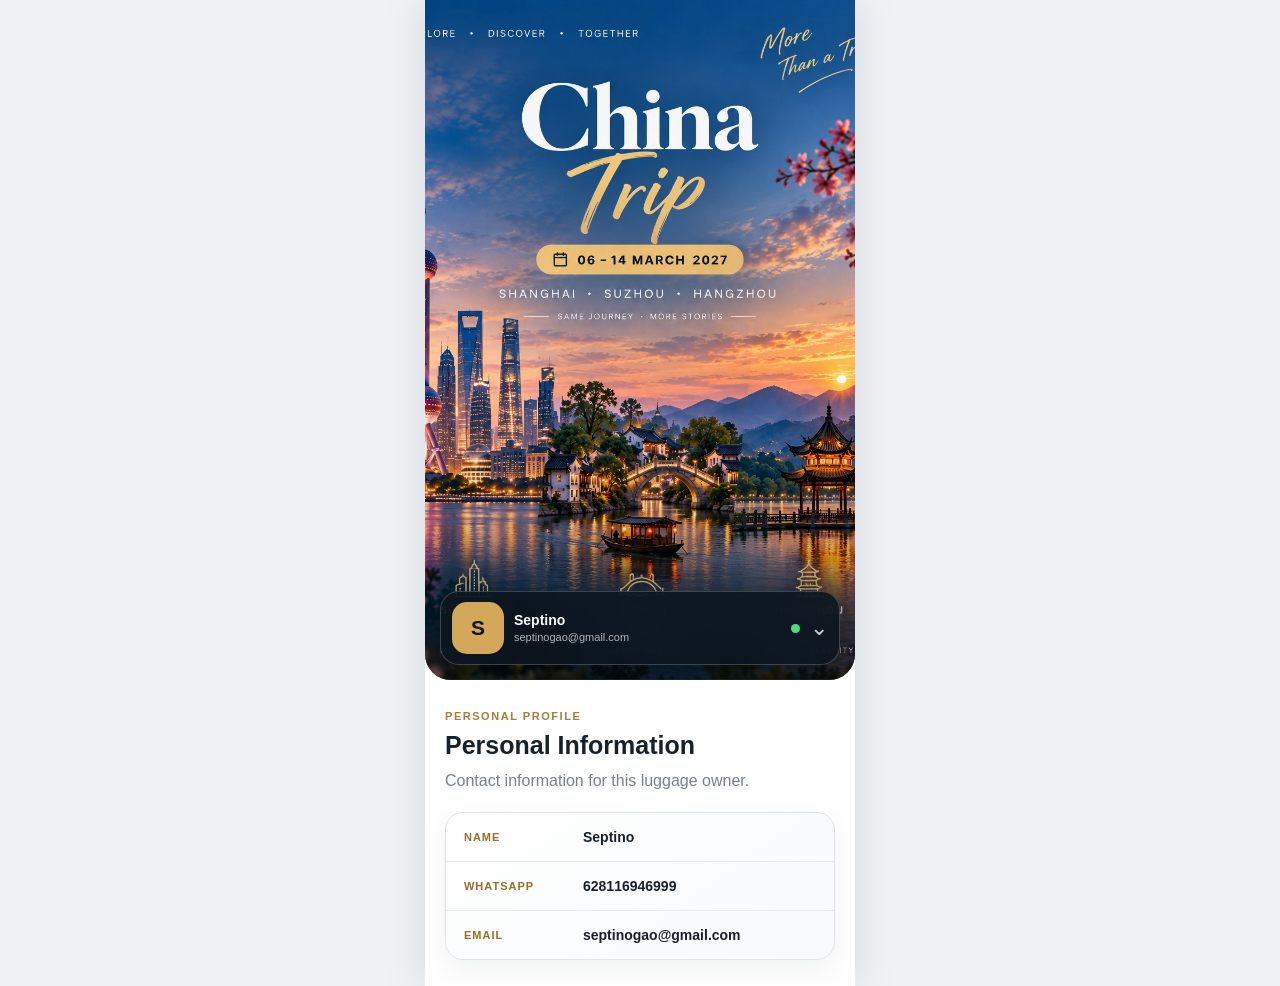
==== index.html @ 0dfada6d "China Trip 2027 V68 – Mobile First" ====
<!doctype html>
<html lang="en">
<head>
<meta charset="utf-8">
<meta name="viewport" content="width=device-width,initial-scale=1">
<meta name="theme-color" content="#111820">
<link rel="canonical" href="https://china-trip-2027.vercel.app/">
<link rel="manifest" href="manifest.webmanifest">
<link rel="stylesheet" href="assets/style.css?v=68">
<title>China Trip 2027</title>
</head>
<body>
<main class="app">
<section class="hero hero-v30">
  <div class="hero-art" aria-label="China Trip: Shanghai, Suzhou and Hangzhou"></div>
  <div class="hero-v30-content">
    <button class="profile profile-trigger" id="profileMenuTrigger" type="button" aria-expanded="false" aria-controls="travelMenuSection">
      <div class="avatar" id="travelerInitial">T</div>
      <div class="profile-copy">
        <strong id="travelerName">Traveler</strong>
        <span id="travelerEmail">Email not set</span>
      </div>
      <span class="status"></span>
      <span class="profile-chevron" aria-hidden="true">⌄</span>
    </button>
  </div>
</section>

<section class="section personal-section">
  <span class="eyebrow">Personal profile</span>
  <h3>Personal Information</h3>
  <p class="lead">Contact information for this luggage owner.</p>
  <div class="nfc-card">
    <div class="nfc-row"><span class="nfc-label">Name</span><strong id="personalName">Traveler</strong></div>
    <div class="nfc-row"><span class="nfc-label">WhatsApp</span><a id="personalWhatsapp" href="#" rel="noopener">Not set</a></div>
    <div class="nfc-row"><span class="nfc-label">Email</span><a id="personalEmail" href="#">Not set</a></div>
  </div>
</section>

<section class="section alt travel-menu-section" id="travelMenuSection" hidden>
  <span class="eyebrow">Travel tools</span>
  <h3>Travel Menu</h3>
  <p class="lead">Quick access to all your travel essentials.</p>
  <div class="menu">
    <a data-page="itinerary.html"><span class="icon">🗓️</span><span><strong>Itinerary</strong><small>Daily travel schedule</small></span><span class="arrow">›</span></a>
    <a data-page="flight.html"><span class="icon">✈️</span><span><strong>Flight</strong><small>Flight details</small></span><span class="arrow">›</span></a>
    <a data-page="hotel.html"><span class="icon">🏨</span><span><strong>Hotel</strong><small>Hotel and room assignments</small></span><span class="arrow">›</span></a>
    <a data-page="hsr.html"><span class="icon">🚄</span><span><strong>High Speed Rail</strong><small>Intercity travel schedule</small></span><span class="arrow">›</span></a>
    <a data-page="trip-info.html"><span class="icon">🇨🇳</span><span><strong>Trip Info</strong><small>Important information during the trip</small></span><span class="arrow">›</span></a>
  </div>
</section>
</main>

<script src="assets/supabase-config.js"></script>
<script src="assets/supabase-data.js"></script>
<script src="assets/app.js"></script>
<script>initHome()</script>
</body>
</html>
---- assets/style.css ----
:root{
  --bg:#f4f6f8;--card:#fff;--ink:#17212b;--muted:#6f7b87;--line:#e6eaee;
  --gold:#d4a85b;--dark:#111820;--radius:22px;--shadow:0 14px 40px rgba(17,24,32,.09)
}
*{box-sizing:border-box}html{scroll-behavior:smooth}body{margin:0;font-family:Inter,ui-sans-serif,-apple-system,BlinkMacSystemFont,"Segoe UI",sans-serif;background:var(--bg);color:var(--ink)}
a{text-decoration:none;color:inherit}.app{width:100%;max-width:430px;margin:0 auto;min-height:100svh;background:#fff;box-shadow:0 0 60px rgba(0,0,0,.06)}
.hero{min-height:490px;padding:26px 22px;display:flex;flex-direction:column;justify-content:space-between;color:#fff;background:
linear-gradient(180deg,rgba(12,17,23,.16),rgba(12,17,23,.92)),
url("https://images.unsplash.com/photo-1548919973-5cef591cdbc9?auto=format&fit=crop&w=1400&q=85") center/cover}
.topbar{display:flex;justify-content:space-between;align-items:center}.pill{padding:9px 13px;border:1px solid rgba(255,255,255,.35);border-radius:999px;background:rgba(255,255,255,.10);backdrop-filter:blur(10px);font-size:11px;font-weight:800;letter-spacing:.04em}
.hero h1{font-size:54px;line-height:.95;margin:0 0 12px;letter-spacing:-.05em}.hero .sub{opacity:.82}
.profile{display:flex;align-items:center;gap:13px;padding:15px;border:1px solid rgba(255,255,255,.24);border-radius:20px;background:rgba(255,255,255,.12);backdrop-filter:blur(14px)}
.avatar{width:50px;height:50px;border-radius:16px;display:grid;place-items:center;background:var(--gold);color:#111;font-size:22px;font-weight:900}.profile h2{margin:0 0 4px;font-size:20px}.profile small{opacity:.72}.status{width:10px;height:10px;border-radius:50%;background:#4ade80;margin-left:auto}
.section{padding:26px 20px}.section.alt{background:#f8fafb}.eyebrow{text-transform:uppercase;font-size:11px;font-weight:900;letter-spacing:.14em;color:#a67c38}.section h3{font-size:25px;margin:7px 0 8px}.lead{color:var(--muted);line-height:1.65;margin:0}
.stats{display:grid;grid-template-columns:1fr 1fr;gap:12px;margin-top:18px}.stat{padding:15px;border:1px solid var(--line);border-radius:17px;background:#fff}.stat b,.stat span{display:block}.stat span{font-size:12px;color:var(--muted);margin-top:4px}
.menu{display:grid;gap:11px;margin-top:18px}.menu a,.menu button{width:100%;display:grid;grid-template-columns:46px 1fr 20px;align-items:center;gap:12px;text-align:left;padding:14px;border:1px solid var(--line);background:#fff;border-radius:17px;font:inherit;color:inherit}.icon{width:44px;height:44px;border-radius:14px;background:#f0f2f4;display:grid;place-items:center;font-size:21px}.menu strong,.menu small{display:block}.menu small{color:var(--muted);margin-top:4px}.arrow{color:#aab2ba;font-size:25px}
.card{border:1px solid var(--line);border-radius:18px;padding:17px;background:#fff;box-shadow:0 8px 24px rgba(17,24,32,.04);margin-top:13px}.card h4{margin:0 0 8px;font-size:18px}.meta{font-size:13px;color:var(--muted);line-height:1.55}.list{padding-left:18px;margin:10px 0 0}.list li{margin:7px 0}.btn{display:inline-flex;padding:11px 14px;border-radius:12px;background:var(--dark);color:white;font-weight:800;font-size:13px;margin-top:12px}.btn.gold{background:var(--gold);color:#111}
.page-head{padding:24px 20px 20px;background:var(--dark);color:white}.page-head .back{display:inline-block;margin-bottom:20px;opacity:.75}.page-head h1{margin:0;font-size:34px}
footer{text-align:center;padding:24px;color:var(--muted);font-size:12px}
.modal{position:fixed;inset:0;background:rgba(9,14,19,.72);display:grid;place-items:center;padding:20px;z-index:20}.modal[hidden]{display:none}.modal-box{width:min(100%,430px);background:#fff;border-radius:22px;padding:22px;position:relative}.close{position:absolute;right:14px;top:14px;width:34px;height:34px;border:0;border-radius:50%}
.print-grid{display:grid;grid-template-columns:repeat(2,1fr);gap:12px}.pass{border:1px solid #bbb;border-radius:14px;padding:14px;min-height:245px;display:flex;flex-direction:column;justify-content:space-between}.pass img{width:104px;height:104px}.pass h3{margin:0}.pass small{color:#666}
@media(max-width:420px){.hero h1{font-size:47px}.stats{grid-template-columns:1fr}.print-grid{grid-template-columns:1fr}}
@media print{body{background:#fff}.app{max-width:none;box-shadow:none}.no-print{display:none!important}.print-grid{grid-template-columns:repeat(2,1fr)}.pass{break-inside:avoid}}

.route-list{margin-top:12px}.route-item,.location-row{display:flex;align-items:center;justify-content:space-between;gap:12px;padding:13px 0;border-top:1px solid var(--line)}.route-item:first-child,.location-row:first-of-type{border-top:0}.route-item strong,.route-item small,.location-row strong,.location-row small{display:block}.route-item small,.location-row small{margin-top:4px;color:var(--muted);font-size:13px}.nav-btn{flex:0 0 auto;padding:10px 12px;border-radius:11px;background:var(--dark);color:#fff;font-size:12px;font-weight:800}.map-city{margin-bottom:27px}.map-city h3{margin:6px 0 8px}@media(max-width:390px){.route-item,.location-row{align-items:flex-start;flex-direction:column}.nav-btn{width:100%;text-align:center}}

.boarding-pass{margin-top:4px;border-radius:26px;overflow:hidden;background:linear-gradient(145deg,#0d1b2a,#13283c);color:#fff;box-shadow:0 22px 55px rgba(11,24,37,.24)}
.bp-top{display:flex;align-items:center;justify-content:space-between;gap:14px;padding:22px;background:linear-gradient(135deg,#142a3e,#0d1b2a)}
.airline-mark{display:flex;align-items:center;gap:13px}.airline-logo{width:46px;height:46px;border-radius:15px;display:grid;place-items:center;background:linear-gradient(145deg,#e0bb6e,#b98935);color:#112233;font-size:25px;font-weight:900}.airline-mark h2{margin:2px 0 0;font-size:28px}.eyebrow.light{color:#e5c98e}.aircraft-tag{padding:9px 11px;border-radius:999px;border:1px solid rgba(255,255,255,.18);font-size:11px;font-weight:800;color:#dfe8ef;background:rgba(255,255,255,.07)}
.bp-route{display:grid;grid-template-columns:1fr 72px 1fr;align-items:center;padding:28px 22px 14px}.airport-block strong{display:block;font-size:42px;letter-spacing:-.04em}.airport-block span{display:block;font-size:24px;font-weight:800;margin-top:4px}.airport-block small{display:block;color:#c8d3dc;line-height:1.4;margin-top:7px}.airport-block em{display:inline-block;margin-top:8px;padding:6px 9px;border-radius:999px;background:rgba(255,255,255,.09);font-style:normal;font-size:11px}.airport-block.right{text-align:right}.flight-line{display:flex;align-items:center;gap:5px;color:#d7b263}.flight-line span{height:1px;flex:1;background:rgba(255,255,255,.25)}.flight-line b{font-size:20px}.bp-date{text-align:center;color:#d7b263;font-weight:800;font-size:13px;padding-bottom:20px}
.bp-grid{display:grid;grid-template-columns:1fr 1fr;gap:1px;background:rgba(255,255,255,.09)}.bp-info{padding:17px 19px;background:rgba(255,255,255,.045)}.bp-info small,.bp-info strong{display:block}.bp-info small{color:#aebdca;font-size:11px;text-transform:uppercase;letter-spacing:.08em}.bp-info strong{font-size:17px;margin-top:6px}
.bp-divider{display:grid;grid-template-columns:18px 1fr 18px;align-items:center}.bp-divider span{width:34px;height:34px;border-radius:50%;background:var(--bg)}.bp-divider span:first-child{transform:translateX(-17px)}.bp-divider span:last-child{transform:translateX(1px)}.bp-divider b{text-align:center;color:rgba(255,255,255,.25);letter-spacing:4px;font-size:11px}
.bp-bottom{display:flex;gap:16px;align-items:center;padding:20px 22px 24px}.passenger-avatar{width:54px;height:54px;border-radius:18px;display:grid;place-items:center;background:#d7b263;color:#102235;font-size:19px;font-weight:900}.baggage-list{flex:1;display:grid;gap:9px}.baggage-list div{display:flex;justify-content:space-between;gap:15px}.baggage-list span{color:#b8c4ce;font-size:12px}.baggage-list strong{font-size:13px}.section-note{margin-top:18px;padding:18px;border:1px solid var(--line);border-radius:18px;background:#fff}
@media(max-width:420px){.bp-route{grid-template-columns:1fr 50px 1fr;padding-left:16px;padding-right:16px}.airport-block strong{font-size:35px}.airport-block span{font-size:20px}.bp-top{align-items:flex-start}.aircraft-tag{max-width:120px;text-align:center}.bp-bottom{align-items:flex-start}.baggage-list div{flex-direction:column;gap:2px}}

.room-region{margin-top:4px}
.region-header{margin-bottom:18px}
.region-header h2{margin:4px 0 0;font-size:29px}
.room-list{display:grid;gap:14px}
.room-card{display:grid;grid-template-columns:58px 1fr;gap:15px;padding:18px;border:1px solid var(--line);border-radius:20px;background:#fff;box-shadow:0 10px 30px rgba(16,31,46,.045)}
.room-number{width:52px;height:52px;border-radius:17px;display:grid;place-items:center;background:linear-gradient(145deg,#111c28,#1e3448);color:#e2bd70;font-size:17px;font-weight:900}
.room-main>.eyebrow{display:block;margin:2px 0 12px}
.room-members{display:grid;gap:11px}
.room-member{display:flex;align-items:center;gap:11px;padding:9px 0;border-bottom:1px solid rgba(20,42,61,.08)}
.room-member:last-child{border-bottom:0}
.room-avatar{width:39px;height:39px;border-radius:13px;display:grid;place-items:center;background:#f0f3f5;color:#182b3d;font-size:12px;font-weight:900}
.room-member strong,.room-member small{display:block}
.room-member strong{font-size:15px}
.room-member small{margin-top:3px;color:var(--muted);font-size:11px}
@media(max-width:420px){
 .room-card{grid-template-columns:48px 1fr;padding:15px}
 .room-number{width:44px;height:44px;border-radius:14px;font-size:14px}
}

.simple-room-region{margin-top:2px}
.simple-region-title{margin-bottom:14px}
.simple-region-title h2{margin:3px 0 0;font-size:26px}
.simple-room-list{display:grid;gap:10px}
.simple-room-card{padding:14px 16px;border:1px solid var(--line);border-radius:15px;background:#fff}
.simple-room-card strong{display:block;font-size:15px;margin-bottom:5px}
.simple-room-card span{display:block;color:var(--muted);font-size:13px;line-height:1.5}


.icon-back{
 width:38px;
 height:38px;
 padding:0;
 display:inline-flex;
 align-items:center;
 justify-content:center;
 border-radius:12px;
 font-size:23px;
 line-height:1;
 text-decoration:none;
}

.timeline-content .map-btn{
 display:inline-flex;
 align-items:center;
 width:max-content;
 margin-top:8px;
 padding:7px 10px;
 border-radius:10px;
 font-size:12px;
 font-weight:700;
 text-decoration:none;
}

.navigate-btn{
 gap:5px;
}

.flight-list{display:grid;gap:18px}
.flight-card{margin:0}



/* Itinerary day expand / collapse */
.itinerary-toolbar{display:flex;gap:8px;flex-wrap:wrap;margin:0 0 14px}
.itinerary-toggle-all{border:0;padding:9px 12px;border-radius:11px;background:var(--dark);color:#fff;font:inherit;font-size:12px;font-weight:800;cursor:pointer}
.itinerary-toggle-all.secondary{background:#eef1f4;color:#25313c}
.itinerary-day-header{width:100%;display:flex;align-items:center;justify-content:space-between;gap:14px;text-align:left;border:0;cursor:pointer;font:inherit;color:inherit;padding:16px 18px;background:linear-gradient(180deg,#fff,#fafafa)}
.itinerary-day-title{min-width:0;display:flex;flex-direction:column;align-items:flex-start}
.itinerary-day-name{display:block;margin-top:4px;font-size:18px;line-height:1.3;font-weight:800}
.itinerary-day-meta{display:flex;align-items:center;gap:9px;flex:0 0 auto}
.itinerary-chevron{width:28px;height:28px;border-radius:9px;background:#f1f3f5;display:grid;place-items:center;color:#596674;font-size:18px;line-height:1;transition:transform .2s ease}
.itinerary-day-body{display:grid;grid-template-rows:1fr;transition:grid-template-rows .24s ease,opacity .2s ease;opacity:1}
.itinerary-day-body>.itinerary-table-wrap{min-height:0}
.itinerary-table-card.is-collapsed .itinerary-day-body{grid-template-rows:0fr;opacity:0}
.itinerary-table-card.is-collapsed .itinerary-chevron{transform:rotate(-90deg)}
.itinerary-table-card.is-open .itinerary-day-header{border-bottom:1px solid var(--line)}

/* Airline-inspired colors only. Layout/portrait boarding-pass shape stays unchanged. */
.boarding-pass-singapore{background:linear-gradient(145deg,#071b49,#102d67);}
.boarding-pass-singapore .bp-top{background:linear-gradient(135deg,#0a2457,#071b49)}
.boarding-pass-singapore .airline-logo{background:linear-gradient(145deg,#f4c84d,#c99a2e);color:#071b49}
.boarding-pass-singapore .eyebrow.light{color:#f4c84d}
.boarding-pass-singapore .flight-line,.boarding-pass-singapore .bp-date{color:#f4c84d}
.boarding-pass-singapore .passenger-avatar{background:#f4c84d;color:#071b49}

.boarding-pass-spring{background:linear-gradient(145deg,#006b3c,#008f52);}
.boarding-pass-spring .bp-top{background:linear-gradient(135deg,#008447,#006b3c)}
.boarding-pass-spring .airline-logo{background:linear-gradient(145deg,#ffffff,#dcefe5);color:#006b3c}
.boarding-pass-spring .eyebrow.light{color:#d9f3e5}
.boarding-pass-spring .flight-line,.boarding-pass-spring .bp-date{color:#d9f3e5}
.boarding-pass-spring .passenger-avatar{background:#ffffff;color:#006b3c}

.boarding-pass-xiamen{background:linear-gradient(145deg,#005baa,#0075c9);}
.boarding-pass-xiamen .bp-top{background:linear-gradient(135deg,#0073c6,#005baa)}
.boarding-pass-xiamen .airline-logo{background:linear-gradient(145deg,#ffffff,#dceeff);color:#005baa}
.boarding-pass-xiamen .eyebrow.light{color:#d9ecff}
.boarding-pass-xiamen .flight-line,.boarding-pass-xiamen .bp-date{color:#d9ecff}
.boarding-pass-xiamen .passenger-avatar{background:#ffffff;color:#005baa}

/* Itinerary table UI */
.itinerary-table-list{
 display:grid;
 gap:18px;
}

.itinerary-table-card{
 background:#fff;
 border:1px solid var(--line);
 border-radius:18px;
 overflow:hidden;
 box-shadow:0 8px 22px rgba(15,23,42,.05);
}

.itinerary-day-header{
 display:flex;
 align-items:center;
 justify-content:space-between;
 gap:14px;
 padding:16px 18px;
 border-bottom:1px solid var(--line);
 background:linear-gradient(180deg,#fff,#fafafa);
}

.itinerary-day-header h3{
 margin:4px 0 0;
 font-size:18px;
 line-height:1.3;
}

.activity-count{
 flex:0 0 auto;
 padding:6px 9px;
 border-radius:999px;
 background:#f3f4f6;
 color:var(--muted);
 font-size:11px;
 font-weight:700;
}

.itinerary-table-wrap{
 width:100%;
 overflow-x:auto;
}

.itinerary-table{
 width:100%;
 border-collapse:collapse;
 table-layout:fixed;
}

.itinerary-table th,
.itinerary-table td{
 padding:13px 16px;
 text-align:left;
 vertical-align:middle;
 border-bottom:1px solid #edf0f3;
}

.itinerary-table th{
 background:#f8fafc;
 color:var(--muted);
 font-size:11px;
 text-transform:uppercase;
 letter-spacing:.08em;
}

.itinerary-table th:first-child,
.itinerary-table td:first-child{
 width:180px;
}

.itinerary-table th:last-child,
.itinerary-table td:last-child{
 width:125px;
 text-align:right;
}

.itinerary-table tbody tr:last-child td{
 border-bottom:0;
}

.itinerary-table tbody tr:hover{
 background:#fafcff;
}

.time-pill{
 display:inline-flex;
 align-items:center;
 justify-content:center;
 min-width:50px;
 padding:6px 8px;
 border-radius:9px;
 background:#f4f6f8;
 color:#111827;
 font-size:12px;
 font-weight:800;
}

.time-arrow{
 display:inline-block;
 margin:0 4px;
 color:#9ca3af;
 font-size:12px;
}

.activity-text{
 color:#1f2937;
 font-size:13px;
 line-height:1.5;
 font-weight:600;
}

.compact-map-btn{
 margin:0;
 padding:7px 10px;
 white-space:nowrap;
}

.no-action{
 color:#c4c7cc;
}

@media (max-width:640px){
 .itinerary-table-card{
   border-radius:16px;
 }

 .itinerary-day-header{
   padding:14px;
 }

 .itinerary-day-header h3{
   font-size:16px;
 }

 .activity-count{
   font-size:10px;
 }

 .itinerary-table,
 .itinerary-table thead,
 .itinerary-table tbody,
 .itinerary-table tr,
 .itinerary-table td{
   display:block;
   width:100%;
 }

 .itinerary-table thead{
   display:none;
 }

 .itinerary-table tr{
   padding:12px 14px;
   border-bottom:1px solid #edf0f3;
 }

 .itinerary-table tr:last-child{
   border-bottom:0;
 }

 .itinerary-table td{
   padding:0;
   border:0;
   text-align:left!important;
 }

 .itinerary-table td:first-child,
 .itinerary-table td:last-child{
   width:100%;
 }

 .itinerary-table td:first-child{
   margin-bottom:8px;
 }

 .itinerary-table td:nth-child(2){
   margin-bottom:9px;
 }

 .activity-text{
   font-size:13px;
   line-height:1.45;
 }

 .compact-map-btn{
   display:inline-flex;
   width:auto;
   font-size:11px;
   padding:6px 9px;
 }

 .no-action{
   display:none;
 }
}


.admin-footer-link{display:inline-block;margin-top:8px;text-decoration:underline}
.admin-body{background:#eef1f4}
.admin-shell{width:min(1180px,calc(100% - 28px));margin:28px auto 60px}
.admin-login-card,.admin-editor-card,.admin-tools-card,.admin-notice{
 background:#fff;border:1px solid var(--line);border-radius:22px;padding:22px;box-shadow:var(--shadow)
}
.admin-login-card{width:min(460px,100%);margin:12vh auto 0}
.admin-login-card h1,.admin-header h1{margin:6px 0 8px}
.admin-form{display:grid;gap:15px;margin-top:22px}
.admin-form label{display:grid;gap:8px;font-size:13px;font-weight:800}
.admin-form input{width:100%;padding:13px 14px;border:1px solid var(--line);border-radius:12px;font:inherit}
.admin-primary,.admin-secondary,.admin-danger{
 border:0;border-radius:12px;padding:11px 14px;font:inherit;font-size:13px;font-weight:850;cursor:pointer
}
.admin-primary{background:var(--dark);color:#fff}
.admin-secondary{background:#edf1f4;color:var(--ink)}
.admin-danger{background:#fff0f0;color:#a12626;border:1px solid #f0caca}
.admin-error{color:#a12626;font-size:13px}
.admin-header{display:flex;align-items:flex-start;justify-content:space-between;gap:20px;margin-bottom:18px}
.admin-header-actions,.admin-actions{display:flex;gap:10px;flex-wrap:wrap}
.admin-notice{margin-bottom:18px;background:#fffaf0}
.admin-notice p{margin:6px 0 0;color:var(--muted);line-height:1.55;font-size:13px}
.admin-tabs{display:grid;grid-template-columns:repeat(3,1fr);gap:10px;margin-bottom:18px}
.admin-tabs button{border:1px solid var(--line);background:#fff;border-radius:15px;padding:13px;text-align:left;cursor:pointer}
.admin-tabs button.active{background:var(--dark);color:#fff;border-color:var(--dark)}
.admin-tabs small,.admin-tabs strong{display:block}
.admin-tabs small{opacity:.65;margin-bottom:4px}
.admin-editor-card{padding:0;overflow:hidden}
.admin-editor-head{display:flex;align-items:center;justify-content:space-between;gap:14px;padding:18px 20px;border-bottom:1px solid var(--line)}
.admin-editor-head h2{margin:5px 0 0}
.save-status{font-size:12px;color:var(--muted);padding:7px 10px;border-radius:999px;background:#f2f4f6}
#jsonEditor{display:block;width:100%;height:520px;resize:vertical;border:0;border-bottom:1px solid var(--line);padding:18px;font:13px/1.55 ui-monospace,SFMono-Regular,Menlo,Consolas,monospace;color:#18212b;background:#fbfcfd;outline:none}
.admin-editor-card>.admin-actions{padding:16px 18px}
.admin-editor-card>.admin-error{padding:0 18px 16px;margin:0}
.admin-tools-card{margin-top:18px}
.admin-tools-card h2{margin-top:0}
.file-button{display:inline-flex;align-items:center;cursor:pointer}
@media(max-width:800px){
 .admin-tabs{grid-template-columns:1fr 1fr}
 .admin-header{display:block}
 .admin-header-actions{margin-top:14px}
}
@media(max-width:520px){
 .admin-shell{width:min(100% - 18px,1180px);margin-top:10px}
 .admin-tabs{grid-template-columns:1fr}
 #jsonEditor{height:430px;font-size:12px}
 .admin-actions>*{flex:1 1 100%;text-align:center}
}


/* V21 Form-based Admin CMS */
.cms-form-editor{padding:18px;background:#f7f9fb;display:grid;gap:16px}
.cms-day-card,.cms-record-card,.cms-flight-section{
 background:#fff;border:1px solid var(--line);border-radius:18px;padding:17px
}
.cms-day-card{display:grid;gap:15px}
.cms-record-card{margin-bottom:12px}
.cms-flight-section{margin-top:14px;background:#fbfcfd}
.cms-card-head{display:flex;align-items:flex-start;justify-content:space-between;gap:12px}
.cms-card-head h3,.cms-card-head h4{margin:0}
.cms-grid{display:grid;gap:12px}
.cms-grid.two{grid-template-columns:repeat(2,minmax(0,1fr))}
.cms-grid.three{grid-template-columns:repeat(3,minmax(0,1fr))}
.cms-grid.four{grid-template-columns:repeat(4,minmax(0,1fr))}
.cms-grid.time-grid{grid-template-columns:repeat(2,minmax(110px,180px))}
.cms-grid.route-grid{grid-template-columns:2fr 2fr 1fr 1fr}
.cms-field{display:grid;gap:6px;font-size:12px;font-weight:800;color:#4b5661}
.cms-field input,.cms-field textarea{
 width:100%;border:1px solid #dfe4e8;border-radius:11px;padding:11px 12px;background:#fff;color:var(--ink);font:inherit;font-weight:600;outline:none
}
.cms-field input:focus,.cms-field textarea:focus{border-color:#b88b42;box-shadow:0 0 0 3px rgba(212,168,91,.16)}
.cms-field textarea{min-height:78px;resize:vertical;line-height:1.5}
.cms-field-wide{grid-column:1/-1}
.cms-check{display:flex;align-items:center;gap:9px;font-size:13px;font-weight:800}
.cms-check input{width:18px;height:18px}
.cms-activity-list{display:grid;gap:12px}
.cms-activity-card{border:1px solid #e4e8ec;border-radius:15px;padding:14px;background:#fafbfd;display:grid;gap:12px}
.cms-activity-number{font-size:11px;font-weight:900;text-transform:uppercase;letter-spacing:.09em;color:#9a6d28}
.small-action{padding:7px 10px;font-size:11px}
.sticky-admin-actions{position:sticky;bottom:0;background:#fff;border-top:1px solid var(--line);z-index:5}
.cms-editor-card{overflow:visible}
@media(max-width:850px){
 .cms-grid.three,.cms-grid.four,.cms-grid.route-grid{grid-template-columns:repeat(2,minmax(0,1fr))}
}
@media(max-width:560px){
 .cms-grid.two,.cms-grid.three,.cms-grid.four,.cms-grid.route-grid,.cms-grid.time-grid{grid-template-columns:1fr}
 .cms-form-editor{padding:10px}
 .cms-day-card,.cms-record-card,.cms-flight-section{padding:13px;border-radius:14px}
 .cms-card-head{align-items:flex-start}
}

/* V23 personal NFC-style profile */
.personal-section{background:#fff}
.nfc-card{
 margin-top:18px;border:1px solid #dfe4e8;border-radius:18px;overflow:hidden;
 background:linear-gradient(145deg,#ffffff,#f7f9fb);box-shadow:0 10px 28px rgba(20,29,38,.06)
}
.nfc-row{
 display:grid;grid-template-columns:105px minmax(0,1fr);gap:14px;align-items:center;
 padding:16px 18px;border-bottom:1px solid #e7ebee
}
.nfc-row:last-child{border-bottom:0}
.nfc-label{
 font-size:11px;font-weight:900;letter-spacing:.09em;text-transform:uppercase;color:#9a6d28
}
.nfc-row strong,.nfc-row a{
 color:var(--ink);font-size:14px;font-weight:800;word-break:break-word;text-decoration:none
}
.nfc-row a[href]:hover{text-decoration:underline}
@media(max-width:480px){
 .nfc-row{grid-template-columns:88px minmax(0,1fr);padding:15px}
}

/* V24: reveal travel menu after tapping the profile card */
.profile-trigger{
 width:100%;
 border:1px solid rgba(255,255,255,.18);
 color:inherit;
 text-align:left;
 cursor:pointer;
 appearance:none;
 -webkit-appearance:none;
 font:inherit;
}
.profile-trigger:focus-visible{
 outline:3px solid rgba(255,210,123,.7);
 outline-offset:3px;
}
.profile-chevron{
 margin-left:auto;
 font-size:22px;
 line-height:1;
 color:rgba(255,255,255,.8);
 transition:transform .22s ease;
}
.profile-trigger.is-open .profile-chevron{transform:rotate(180deg)}
.travel-menu-section[hidden]{display:none!important}
.travel-menu-section{
 animation:travelMenuReveal .28s ease both;
 scroll-margin-top:12px;
}
@keyframes travelMenuReveal{
 from{opacity:0;transform:translateY(-10px)}
 to{opacity:1;transform:translateY(0)}
}

/* V26 — Clean China Trip profile */
.hero{
  min-height:520px;
  padding:28px 24px 26px;
  display:flex;
  flex-direction:column;
  justify-content:flex-end;
  background-position:center center;
}
.hero-top,
.hero-badge,
.hero-counter,
.trip-badge,
.member-counter{
  display:none!important;
}
.hero-date{
  display:inline-flex;
  align-items:center;
  align-self:flex-start;
  width:auto;
  margin:0 0 16px;
  padding:10px 16px;
  border-radius:999px;
  background:linear-gradient(135deg,#f1c45f,#d8a33c);
  color:#111820!important;
  font-size:12px;
  font-weight:900;
  letter-spacing:.08em;
  line-height:1;
  text-shadow:none!important;
  box-shadow:0 8px 24px rgba(0,0,0,.22);
}
.hero h1{
  margin:0;
  max-width:100%;
  font-size:58px;
  line-height:.94;
  letter-spacing:-.05em;
  color:#fff;
  text-shadow:0 4px 24px rgba(0,0,0,.34);
}
.hero-subtitle{
  margin:14px 0 22px;
  color:#fff!important;
  font-size:18px;
  font-weight:600;
  letter-spacing:-.01em;
  text-shadow:0 2px 12px rgba(0,0,0,.45);
}
.profile{
  margin-top:0;
}
.personal-section .section-subtitle,
.personal-section p,
.profile-section .section-subtitle{
  color:#77808c;
}
footer,
.site-footer,
.app-footer{
  display:none!important;
}
@media(max-width:560px){
  .hero{
    min-height:510px;
    padding:24px 20px 24px;
  }
  .hero h1{
    font-size:48px;
  }
  .hero-subtitle{
    font-size:16px;
    margin-bottom:18px;
  }
  .hero-date{
    font-size:11px;
    padding:9px 14px;
  }
}

/* V29 — Seamless cinematic three-city hero */
.hero-v29{
  position:relative;
  min-height:760px;
  padding:0;
  overflow:hidden;
  background:#10243d;
  isolation:isolate;
}
.hero-v29 .city-collage{
  position:absolute;
  inset:0;
  overflow:hidden;
  background:
    radial-gradient(circle at 78% 40%,rgba(255,196,110,.28),transparent 28%),
    linear-gradient(180deg,#173f68 0%,#41698a 38%,#e49b72 67%,#18324a 100%);
}
.hero-v29 .city-panel{
  position:absolute;
  top:-3%;
  bottom:-3%;
  width:57%;
  min-width:0;
  background-size:cover;
  background-position:center;
  overflow:hidden;
  filter:saturate(.86) contrast(.94) brightness(.94);
  mix-blend-mode:normal;
}
.hero-v29 .city-panel::after{
  content:"";
  position:absolute;
  inset:0;
  background:
    linear-gradient(180deg,rgba(10,36,62,.20),rgba(31,49,66,.02) 45%,rgba(5,18,30,.52) 100%),
    linear-gradient(90deg,rgba(30,67,96,.34),transparent 50%,rgba(222,150,103,.13));
}
.hero-v29 .city-shanghai{
  left:-14%;
  background-image:url("https://thumb.wikimedia.org/wikipedia/commons/thumb/c/ce/Shanghai_skyline_Pudong.jpg/1280px-Shanghai_skyline_Pudong.jpg");
  background-position:center right;
  -webkit-mask-image:linear-gradient(90deg,transparent 0%,#000 16%,#000 75%,transparent 100%);
  mask-image:linear-gradient(90deg,transparent 0%,#000 16%,#000 75%,transparent 100%);
}
.hero-v29 .city-suzhou{
  left:22%;
  background-image:url("https://upload.wikimedia.org/wikipedia/commons/c/c7/SuzhouGarden.jpg");
  background-position:center;
  -webkit-mask-image:linear-gradient(90deg,transparent 0%,#000 17%,#000 83%,transparent 100%);
  mask-image:linear-gradient(90deg,transparent 0%,#000 17%,#000 83%,transparent 100%);
}
.hero-v29 .city-hangzhou{
  right:-14%;
  background-image:url("https://thumb.wikimedia.org/wikipedia/commons/thumb/1/1c/Hangzhou_Skyline_on_West_Lake.jpg/1280px-Hangzhou_Skyline_on_West_Lake.jpg");
  background-position:center left;
  -webkit-mask-image:linear-gradient(90deg,transparent 0%,#000 16%,#000 82%,transparent 100%);
  mask-image:linear-gradient(90deg,transparent 0%,#000 16%,#000 82%,transparent 100%);
}
.hero-v29 .city-panel span{display:none}
.hero-v29 .hero-overlay{
  position:absolute;
  inset:0;
  z-index:1;
  pointer-events:none;
  background:
    linear-gradient(180deg,rgba(7,22,38,.12) 0%,rgba(7,22,38,.02) 30%,rgba(10,25,39,.08) 53%,rgba(5,16,27,.78) 100%),
    linear-gradient(90deg,rgba(18,54,83,.20),transparent 45%,rgba(224,150,99,.10));
}
.hero-v29 .hero-content{
  position:relative;
  z-index:3;
  min-height:760px;
  padding:28px 22px 20px;
  display:flex;
  flex-direction:column;
  align-items:center;
  text-align:center;
  justify-content:flex-end;
}
.hero-v29 .hero-topline{
  position:absolute;
  top:28px;
  left:0;
  right:0;
  color:rgba(255,255,255,.9);
  font-size:10px;
  letter-spacing:.27em;
  font-weight:800;
}
.hero-v29 .hero-topline::before,.hero-v29 .hero-topline::after{
  content:"";display:inline-block;width:38px;height:1px;background:rgba(255,255,255,.62);vertical-align:middle;margin:0 13px;
}
.hero-v29 .hero-date{
  display:inline-flex;
  align-items:center;
  align-self:center;
  margin:0 0 13px;
  padding:11px 18px;
  border-radius:999px;
  background:linear-gradient(135deg,#f4ca6b,#dfa944);
  color:#111820!important;
  font-size:11px;
  font-weight:900;
  letter-spacing:.08em;
  line-height:1;
  box-shadow:0 10px 22px rgba(0,0,0,.25);
}
.hero-v29 h1{
  margin:0;
  color:#fff;
  font-family:Georgia,'Times New Roman',serif;
  font-size:64px;
  line-height:.88;
  letter-spacing:-.055em;
  text-shadow:0 5px 30px rgba(0,0,0,.42);
}
.hero-v29 h1::after{
  content:"Trip";
  display:block;
  margin-top:-2px;
  color:#f3c363;
  font-family:'Brush Script MT','Segoe Script',cursive;
  font-size:1.02em;
  font-weight:700;
  letter-spacing:-.06em;
  transform:translateX(34px) rotate(-3deg);
}
.hero-v29 .hero-subtitle{
  margin:14px 0 7px;
  color:#fff!important;
  font-size:14px;
  font-weight:800;
  letter-spacing:.17em;
  text-shadow:0 3px 18px rgba(0,0,0,.52);
}
.hero-v29 .hero-tagline{
  color:rgba(255,255,255,.88);
  font-size:9px;
  letter-spacing:.22em;
  margin:0 0 18px;
}
.hero-v29 .city-labels{
  width:100%;
  display:grid;
  grid-template-columns:repeat(3,1fr);
  gap:8px;
  margin-bottom:17px;
}
.hero-v29 .city-labels div{color:#fff;text-shadow:0 3px 14px rgba(0,0,0,.55)}
.hero-v29 .city-labels strong{display:block;font-size:11px;letter-spacing:.14em}
.hero-v29 .city-labels small{display:block;margin-top:6px;font-size:10px;color:#f5cb70;letter-spacing:.12em;font-weight:800}
.hero-v29 .profile-trigger{
  width:100%;
  margin:0;
  display:grid;
  grid-template-columns:58px minmax(0,1fr) auto auto;
  gap:12px;
  align-items:center;
  padding:12px 14px;
  border:1px solid rgba(255,255,255,.2);
  border-radius:22px;
  background:rgba(12,22,32,.88);
  backdrop-filter:blur(16px);
  -webkit-backdrop-filter:blur(16px);
  box-shadow:0 18px 38px rgba(0,0,0,.34);
  text-align:left;
}
.hero-v29 .avatar{width:58px;height:58px;border-radius:17px;font-size:23px}
.hero-v29 .profile-copy strong{color:#fff}
.hero-v29 .profile-copy span{color:rgba(255,255,255,.72)}
.hero-v29 .status{width:9px;height:9px}
@media(max-width:560px){
  .hero-v29{min-height:680px}
  .hero-v29 .hero-content{min-height:680px;padding:24px 15px 15px}
  .hero-v29 .hero-topline{top:23px;font-size:8px;letter-spacing:.22em}
  .hero-v29 .hero-topline::before,.hero-v29 .hero-topline::after{width:22px;margin:0 8px}
  .hero-v29 h1{font-size:51px}
  .hero-v29 .hero-subtitle{font-size:11px;letter-spacing:.12em;margin-top:12px}
  .hero-v29 .hero-tagline{font-size:7px;margin-bottom:14px}
  .hero-v29 .hero-date{font-size:10px;padding:9px 13px;margin-bottom:10px}
  .hero-v29 .city-labels{margin-bottom:13px}
  .hero-v29 .city-labels strong{font-size:8px;letter-spacing:.1em}
  .hero-v29 .city-labels small{font-size:7px;margin-top:4px}
  .hero-v29 .profile-trigger{grid-template-columns:52px minmax(0,1fr) auto auto;gap:9px;padding:10px 11px;border-radius:18px}
  .hero-v29 .avatar{width:52px;height:52px;border-radius:15px;font-size:21px}
}
@media(max-width:390px){
  .hero-v29{min-height:640px}
  .hero-v29 .hero-content{min-height:640px}
  .hero-v29 h1{font-size:44px}
  .hero-v29 .hero-subtitle{font-size:10px}
  .hero-v29 .city-labels small{display:none}
}



/* V67 — supplied seamless cinematic artwork, with dynamic profile card */
.hero-v30{position:relative;min-height:680px;padding:0;overflow:hidden;background:#173b61;isolation:isolate;border-radius:0 0 26px 26px}
.hero-v30 .hero-art{position:absolute;inset:0;z-index:0;background-image:url("china-trip-hero-v67.jpg");background-size:cover;background-position:center top;background-repeat:no-repeat}
.hero-v30::after{content:"";position:absolute;inset:0;z-index:1;pointer-events:none;background:linear-gradient(180deg,rgba(4,19,33,.04) 0%,rgba(4,19,33,0) 62%,rgba(4,14,24,.38) 100%)}
.hero-v30-content{position:relative;z-index:3;min-height:680px;padding:0 15px 15px;display:flex;align-items:flex-end;justify-content:center}
.hero-v30 .profile-trigger{width:100%;margin:0;display:grid;grid-template-columns:52px minmax(0,1fr) auto auto;gap:10px;align-items:center;padding:10px 11px;border:1px solid rgba(255,255,255,.2);border-radius:19px;background:rgba(12,22,32,.90);backdrop-filter:blur(16px);-webkit-backdrop-filter:blur(16px);box-shadow:0 18px 38px rgba(0,0,0,.34);text-align:left}
.hero-v30 .profile-copy{min-width:0;display:flex;flex-direction:column;align-items:flex-start;justify-content:center;gap:3px;line-height:1.15}
.hero-v30 .profile-copy strong{display:block;color:#fff;font-size:14px;line-height:1.15;white-space:nowrap;overflow:hidden;text-overflow:ellipsis}
.hero-v30 .profile-copy span{display:block;color:rgba(255,255,255,.68);font-size:11px;line-height:1.15;white-space:nowrap;overflow:hidden;text-overflow:ellipsis}
.hero-v30 .avatar{width:52px;height:52px;border-radius:15px;font-size:21px}.hero-v30 .status{width:9px;height:9px}
@media(max-width:390px){.hero-v30{min-height:640px}.hero-v30-content{min-height:640px;padding-bottom:12px}.hero-v30 .profile-trigger{grid-template-columns:48px minmax(0,1fr) auto auto;gap:8px;padding:9px 10px;border-radius:17px}.hero-v30 .avatar{width:48px;height:48px;border-radius:14px;font-size:20px}.hero-v30 .profile-copy strong{font-size:13px}.hero-v30 .profile-copy span{font-size:10px}}


/* V68 — true mobile-first public shell */
body:has(.app){min-width:320px;}
@media(min-width:431px){
  body:has(.app){padding:0 12px;background:#eef2f5;}
  body:has(.app) .app{min-height:100svh;box-shadow:0 0 45px rgba(17,24,32,.10);}
}
@media(max-width:430px){
  body:has(.app){background:#fff;}
  body:has(.app) .app{width:100%;max-width:430px;box-shadow:none;}
}
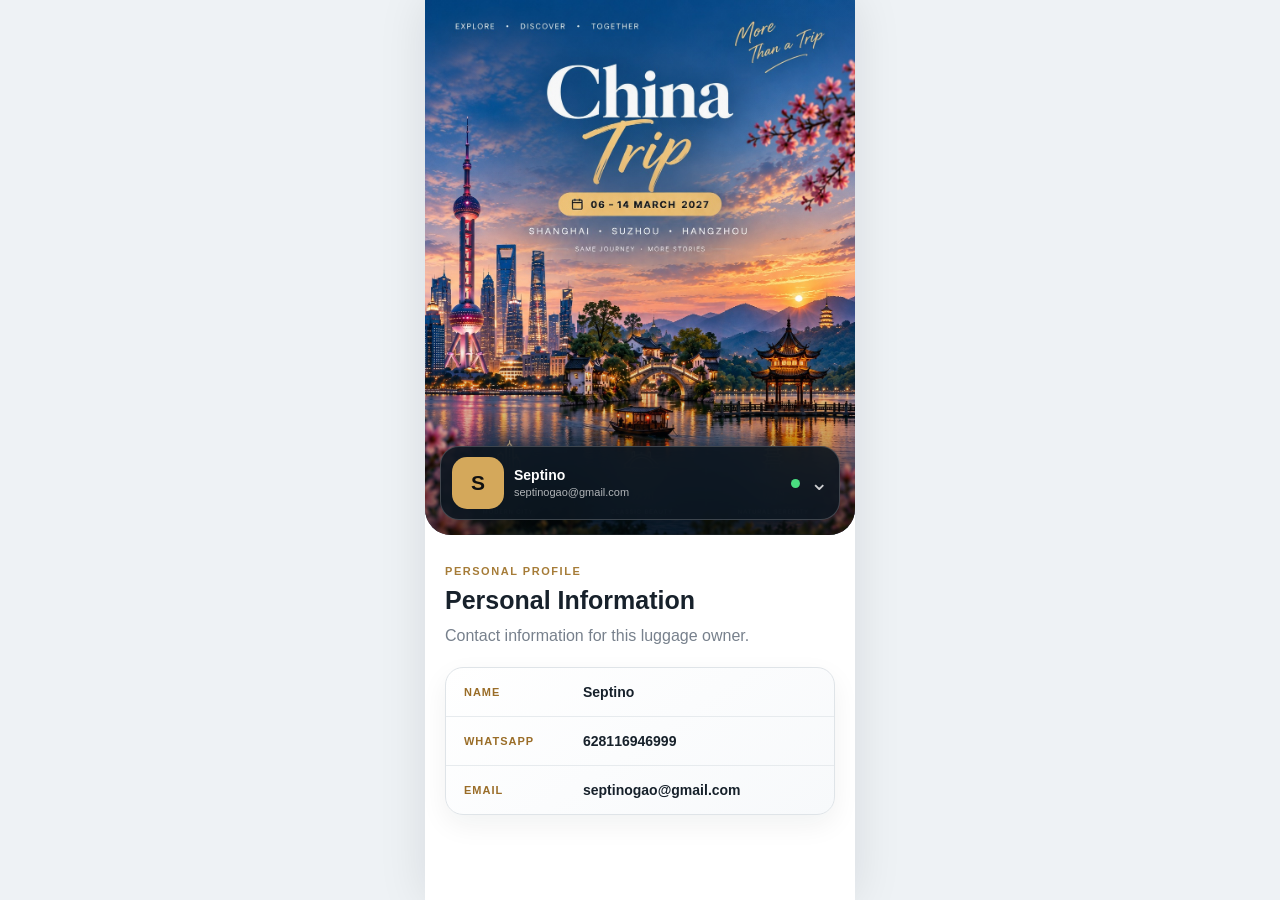
==== commit 731e5421: "V69 – Mobile Hero Fixed" ====
--- a/index.html
+++ b/index.html
@@ -6,7 +6,7 @@
 <meta name="theme-color" content="#111820">
 <link rel="canonical" href="https://china-trip-2027.vercel.app/">
 <link rel="manifest" href="manifest.webmanifest">
-<link rel="stylesheet" href="assets/style.css?v=68">
+<link rel="stylesheet" href="assets/style.css?v=69">
 <title>China Trip 2027</title>
 </head>
 <body>
--- a/assets/style.css
+++ b/assets/style.css
@@ -778,3 +778,29 @@
   body:has(.app){background:#fff;}
   body:has(.app) .app{width:100%;max-width:430px;box-shadow:none;}
 }
+
+/* V69 — keep the hero artwork's full composition on mobile.
+   The V67 artwork is a 1024×1275 portrait; using cover on a 680px hero cropped
+   the left/right edges and made the typography look broken. */
+.hero-v30{
+  height:calc(100vw * 1.2451171875);
+  min-height:0;
+  max-height:535px;
+  overflow:hidden;
+}
+.hero-v30 .hero-art{
+  background-size:100% 100%;
+  background-position:center top;
+}
+.hero-v30-content{
+  min-height:100%;
+  height:100%;
+}
+@media(max-width:430px){
+  .hero-v30{height:calc(100vw * 1.2451171875);min-height:0;max-height:none;}
+  .hero-v30-content{min-height:100%;height:100%;}
+}
+@media(max-width:390px){
+  .hero-v30{height:calc(100vw * 1.2451171875);min-height:0;}
+  .hero-v30-content{min-height:100%;height:100%;padding-bottom:10px;}
+}
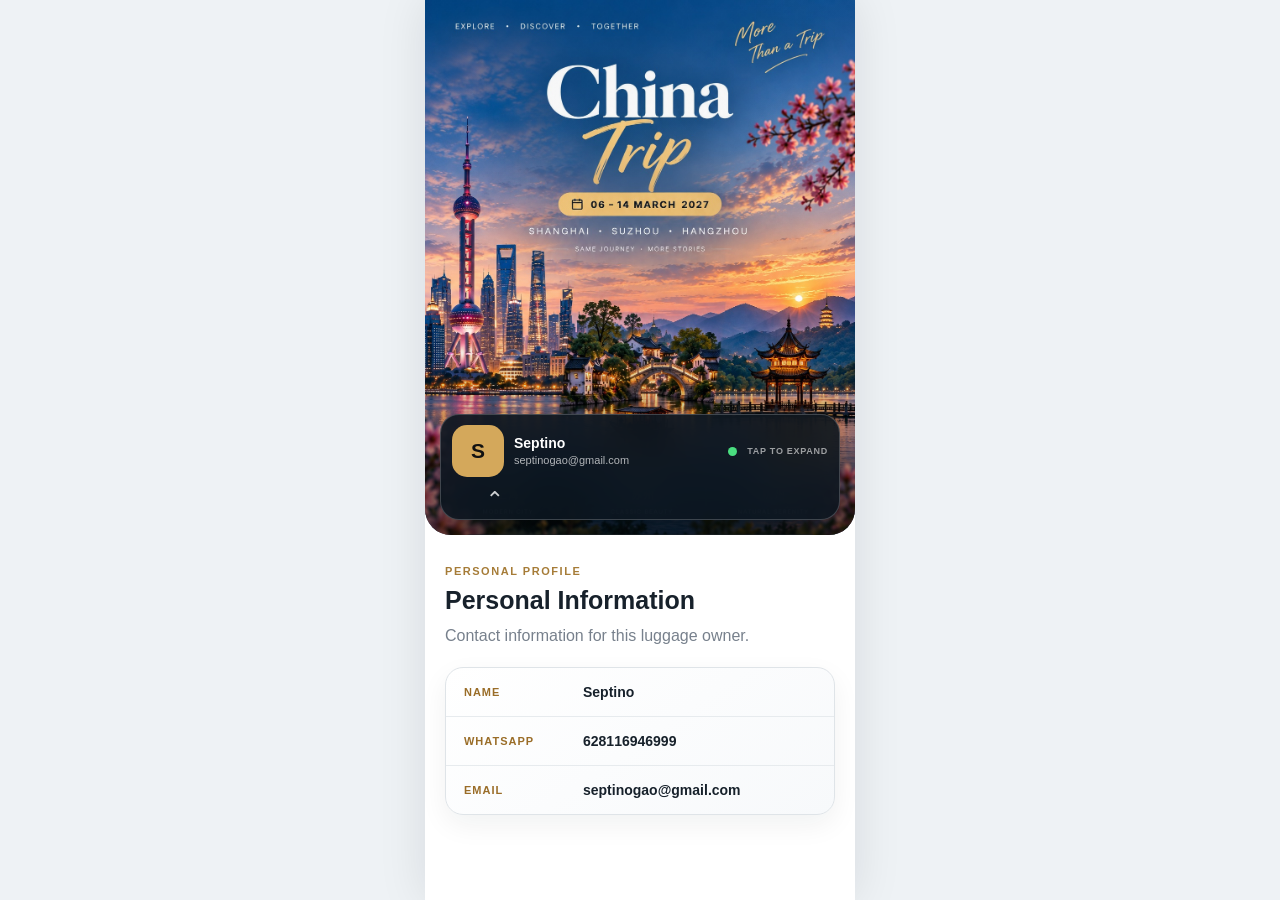
==== commit bf79adbf: "V70 – Expand Profile" ====
--- a/index.html
+++ b/index.html
@@ -6,7 +6,7 @@
 <meta name="theme-color" content="#111820">
 <link rel="canonical" href="https://china-trip-2027.vercel.app/">
 <link rel="manifest" href="manifest.webmanifest">
-<link rel="stylesheet" href="assets/style.css?v=69">
+<link rel="stylesheet" href="assets/style.css?v=70">
 <title>China Trip 2027</title>
 </head>
 <body>
@@ -21,6 +21,7 @@
         <span id="travelerEmail">Email not set</span>
       </div>
       <span class="status"></span>
+      <span class="profile-expand-hint">Tap to expand</span>
       <span class="profile-chevron" aria-hidden="true">⌄</span>
     </button>
   </div>
--- a/assets/style.css
+++ b/assets/style.css
@@ -460,6 +460,7 @@
  outline:3px solid rgba(255,210,123,.7);
  outline-offset:3px;
 }
+.profile-expand-hint{font-size:9px;font-weight:800;letter-spacing:.08em;text-transform:uppercase;color:rgba(255,255,255,.58);white-space:nowrap;align-self:center;transition:color .2s ease}
 .profile-chevron{
  margin-left:auto;
  font-size:22px;
@@ -467,7 +468,8 @@
  color:rgba(255,255,255,.8);
  transition:transform .22s ease;
 }
-.profile-trigger.is-open .profile-chevron{transform:rotate(180deg)}
+.profile-trigger.is-open .profile-expand-hint{font-size:9px;font-weight:800;letter-spacing:.08em;text-transform:uppercase;color:rgba(255,255,255,.58);white-space:nowrap;align-self:center;transition:color .2s ease}
+.profile-chevron{transform:rotate(180deg)}
 .travel-menu-section[hidden]{display:none!important}
 .travel-menu-section{
  animation:travelMenuReveal .28s ease both;
@@ -765,7 +767,7 @@
 .hero-v30 .profile-copy strong{display:block;color:#fff;font-size:14px;line-height:1.15;white-space:nowrap;overflow:hidden;text-overflow:ellipsis}
 .hero-v30 .profile-copy span{display:block;color:rgba(255,255,255,.68);font-size:11px;line-height:1.15;white-space:nowrap;overflow:hidden;text-overflow:ellipsis}
 .hero-v30 .avatar{width:52px;height:52px;border-radius:15px;font-size:21px}.hero-v30 .status{width:9px;height:9px}
-@media(max-width:390px){.hero-v30{min-height:640px}.hero-v30-content{min-height:640px;padding-bottom:12px}.hero-v30 .profile-trigger{grid-template-columns:48px minmax(0,1fr) auto auto;gap:8px;padding:9px 10px;border-radius:17px}.hero-v30 .avatar{width:48px;height:48px;border-radius:14px;font-size:20px}.hero-v30 .profile-copy strong{font-size:13px}.hero-v30 .profile-copy span{font-size:10px}}
+@media(max-width:390px){.hero-v30{min-height:640px}.hero-v30-content{min-height:640px;padding-bottom:12px}.hero-v30 .profile-trigger{grid-template-columns:48px minmax(0,1fr) auto auto;gap:8px;padding:9px 10px;border-radius:17px}.hero-v30 .avatar{width:48px;height:48px;border-radius:14px;font-size:20px}.hero-v30 .profile-copy strong{font-size:13px}.hero-v30 .profile-copy span{font-size:10px}.hero-v30 .profile-expand-hint{display:none}.hero-v30 .profile-chevron{width:27px;height:27px;font-size:19px}}
 
 
 /* V68 — true mobile-first public shell */
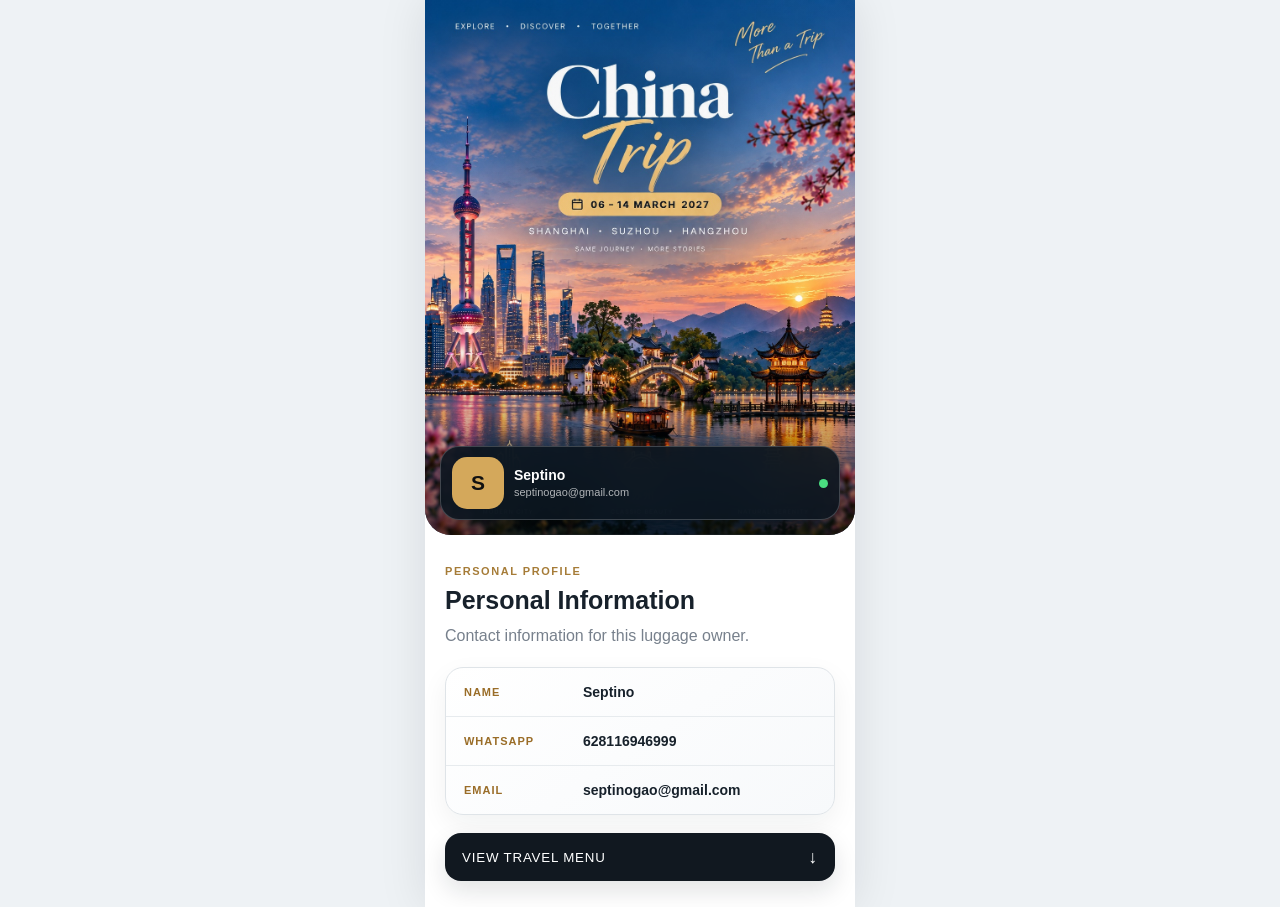
==== commit 673934ec: "V72 – Profile Button" ====
--- a/index.html
+++ b/index.html
@@ -14,16 +14,15 @@
 <section class="hero hero-v30">
   <div class="hero-art" aria-label="China Trip: Shanghai, Suzhou and Hangzhou"></div>
   <div class="hero-v30-content">
-    <button class="profile profile-trigger" id="profileMenuTrigger" type="button" aria-expanded="false" aria-controls="travelMenuSection">
+    <div class="profile profile-trigger" id="profileMenuTrigger">
       <div class="avatar" id="travelerInitial">T</div>
       <div class="profile-copy">
         <strong id="travelerName">Traveler</strong>
         <span id="travelerEmail">Email not set</span>
       </div>
       <span class="status"></span>
-      <span class="profile-expand-hint">Tap to expand</span>
       <span class="profile-chevron" aria-hidden="true">⌄</span>
-    </button>
+    </div>
   </div>
 </section>
 
@@ -36,6 +35,9 @@
     <div class="nfc-row"><span class="nfc-label">WhatsApp</span><a id="personalWhatsapp" href="#" rel="noopener">Not set</a></div>
     <div class="nfc-row"><span class="nfc-label">Email</span><a id="personalEmail" href="#">Not set</a></div>
   </div>
+  <button class="travel-menu-button" id="profileMenuTrigger" type="button" aria-expanded="false" aria-controls="travelMenuSection">
+    <span>View Travel Menu</span><span aria-hidden="true">↓</span>
+  </button>
 </section>
 
 <section class="section alt travel-menu-section" id="travelMenuSection" hidden>
--- a/assets/style.css
+++ b/assets/style.css
@@ -806,3 +806,28 @@
   .hero-v30{height:calc(100vw * 1.2451171875);min-height:0;}
   .hero-v30-content{min-height:100%;height:100%;padding-bottom:10px;}
 }
+
+
+/* V72 — move the expand action below Personal Information */
+.hero-v30 .profile-trigger{
+  cursor:default;
+  grid-template-columns:52px minmax(0,1fr) auto;
+}
+.hero-v30 .profile-trigger:hover{transform:none;border-color:rgba(255,255,255,.22);box-shadow:none}
+.hero-v30 .profile-trigger:active{transform:none}
+.hero-v30 .profile-trigger .profile-chevron{display:none!important}
+.travel-menu-button{
+  width:100%; margin-top:18px; border:1px solid rgba(17,24,32,.12);
+  border-radius:16px; padding:14px 16px; display:flex; align-items:center; justify-content:space-between;
+  background:#111820; color:#fff; font:800 13px/1.2 inherit; letter-spacing:.06em; text-transform:uppercase;
+  cursor:pointer; box-shadow:0 10px 24px rgba(17,24,32,.12); transition:transform .18s ease, box-shadow .18s ease, background .18s ease;
+}
+.travel-menu-button:hover{transform:translateY(-1px);box-shadow:0 14px 28px rgba(17,24,32,.18);background:#17212b}
+.travel-menu-button:active{transform:scale(.985)}
+.travel-menu-button:focus-visible{outline:2px solid rgba(196,146,53,.9);outline-offset:3px}
+.travel-menu-button span:last-child{font-size:18px;line-height:1;transition:transform .25s ease}
+.travel-menu-button.is-open span:last-child{transform:rotate(180deg)}
+@media(max-width:390px){
+ .hero-v30 .profile-trigger{grid-template-columns:48px minmax(0,1fr) auto;gap:8px;padding:9px 10px}
+ .travel-menu-button{margin-top:15px;padding:13px 14px;border-radius:14px;font-size:12px}
+}
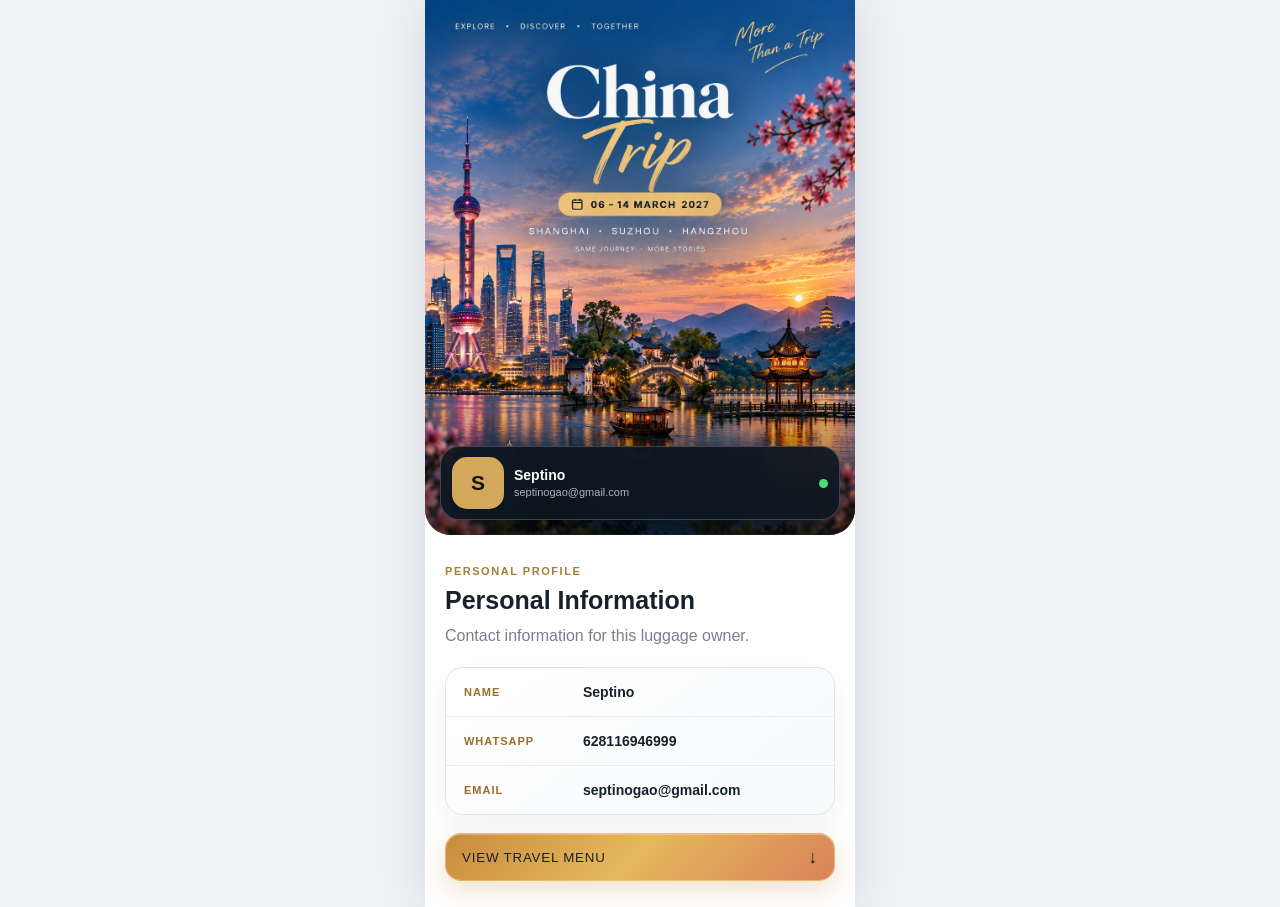
==== commit 5229b22a: "V73 – Menu Button Fixed" ====
--- a/index.html
+++ b/index.html
@@ -6,7 +6,7 @@
 <meta name="theme-color" content="#111820">
 <link rel="canonical" href="https://china-trip-2027.vercel.app/">
 <link rel="manifest" href="manifest.webmanifest">
-<link rel="stylesheet" href="assets/style.css?v=70">
+<link rel="stylesheet" href="assets/style.css?v=73">
 <title>China Trip 2027</title>
 </head>
 <body>
@@ -14,7 +14,7 @@
 <section class="hero hero-v30">
   <div class="hero-art" aria-label="China Trip: Shanghai, Suzhou and Hangzhou"></div>
   <div class="hero-v30-content">
-    <div class="profile profile-trigger" id="profileMenuTrigger">
+    <div class="profile profile-trigger" id="profileCard">
       <div class="avatar" id="travelerInitial">T</div>
       <div class="profile-copy">
         <strong id="travelerName">Traveler</strong>
@@ -35,7 +35,7 @@
     <div class="nfc-row"><span class="nfc-label">WhatsApp</span><a id="personalWhatsapp" href="#" rel="noopener">Not set</a></div>
     <div class="nfc-row"><span class="nfc-label">Email</span><a id="personalEmail" href="#">Not set</a></div>
   </div>
-  <button class="travel-menu-button" id="profileMenuTrigger" type="button" aria-expanded="false" aria-controls="travelMenuSection">
+  <button class="travel-menu-button" id="travelMenuButton" type="button" aria-expanded="false" aria-controls="travelMenuSection">
     <span>View Travel Menu</span><span aria-hidden="true">↓</span>
   </button>
 </section>
--- a/assets/style.css
+++ b/assets/style.css
@@ -831,3 +831,19 @@
  .hero-v30 .profile-trigger{grid-template-columns:48px minmax(0,1fr) auto;gap:8px;padding:9px 10px}
  .travel-menu-button{margin-top:15px;padding:13px 14px;border-radius:14px;font-size:12px}
 }
+
+
+/* V73 — dedicated travel menu action; profile card is display-only */
+.hero-v30 #profileCard{cursor:default;}
+.travel-menu-button{
+  border:1px solid rgba(255,214,130,.55);
+  background:linear-gradient(135deg,#c98b3d 0%,#e5b85d 48%,#d98259 100%);
+  color:#17202b;
+  box-shadow:0 10px 26px rgba(193,128,52,.24), inset 0 1px 0 rgba(255,255,255,.28);
+}
+.travel-menu-button:hover{
+  background:linear-gradient(135deg,#d59a49 0%,#edc66e 48%,#e39168 100%);
+  box-shadow:0 14px 30px rgba(193,128,52,.30), inset 0 1px 0 rgba(255,255,255,.32);
+}
+.travel-menu-button:focus-visible{outline:2px solid rgba(231,184,95,.95);outline-offset:3px;}
+.travel-menu-button span:last-child{color:#17202b;}
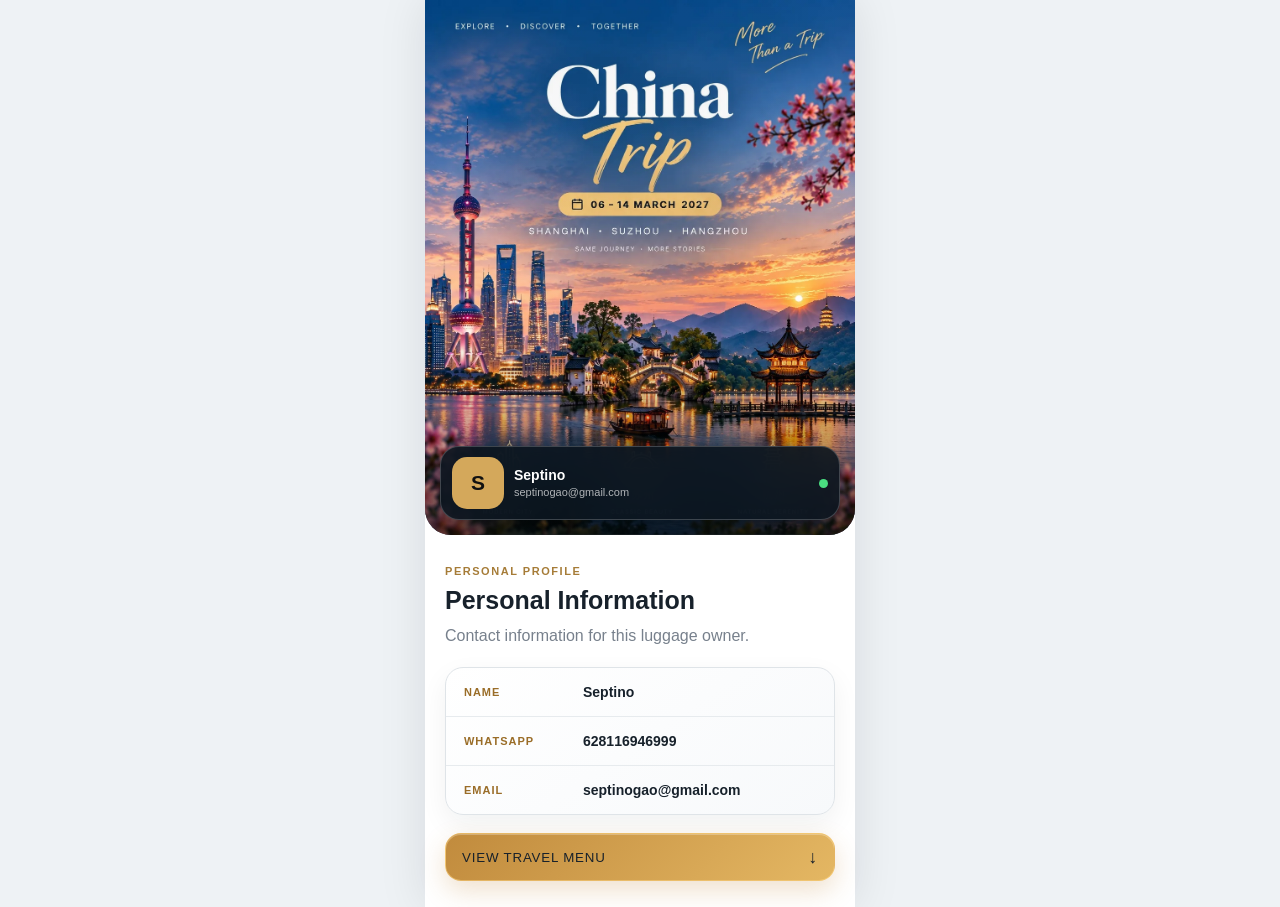
==== commit 5d3a6d86: "V76 – English + Hotel UI + Fast Navigation" ====
--- a/index.html
+++ b/index.html
@@ -6,7 +6,8 @@
 <meta name="theme-color" content="#111820">
 <link rel="canonical" href="https://china-trip-2027.vercel.app/">
 <link rel="manifest" href="manifest.webmanifest">
-<link rel="stylesheet" href="assets/style.css?v=73">
+<link rel="preload" as="image" href="assets/china-trip-hero-v67.webp" fetchpriority="high">
+<link rel="stylesheet" href="assets/style.css?v=76">
 <title>China Trip 2027</title>
 </head>
 <body>
--- a/assets/style.css
+++ b/assets/style.css
@@ -759,7 +759,7 @@
 
 /* V67 — supplied seamless cinematic artwork, with dynamic profile card */
 .hero-v30{position:relative;min-height:680px;padding:0;overflow:hidden;background:#173b61;isolation:isolate;border-radius:0 0 26px 26px}
-.hero-v30 .hero-art{position:absolute;inset:0;z-index:0;background-image:url("china-trip-hero-v67.jpg");background-size:cover;background-position:center top;background-repeat:no-repeat}
+.hero-v30 .hero-art{position:absolute;inset:0;z-index:0;background-image:url("china-trip-hero-v67.webp");background-size:cover;background-position:center top;background-repeat:no-repeat}
 .hero-v30::after{content:"";position:absolute;inset:0;z-index:1;pointer-events:none;background:linear-gradient(180deg,rgba(4,19,33,.04) 0%,rgba(4,19,33,0) 62%,rgba(4,14,24,.38) 100%)}
 .hero-v30-content{position:relative;z-index:3;min-height:680px;padding:0 15px 15px;display:flex;align-items:flex-end;justify-content:center}
 .hero-v30 .profile-trigger{width:100%;margin:0;display:grid;grid-template-columns:52px minmax(0,1fr) auto auto;gap:10px;align-items:center;padding:10px 11px;border:1px solid rgba(255,255,255,.2);border-radius:19px;background:rgba(12,22,32,.90);backdrop-filter:blur(16px);-webkit-backdrop-filter:blur(16px);box-shadow:0 18px 38px rgba(0,0,0,.34);text-align:left}
@@ -847,3 +847,94 @@
 }
 .travel-menu-button:focus-visible{outline:2px solid rgba(231,184,95,.95);outline-offset:3px;}
 .travel-menu-button span:last-child{color:#17202b;}
+
+/* V74 — premium travel menu cards */
+.travel-menu-section{
+  background:linear-gradient(180deg,#f7f9fb 0%,#f3f6f8 100%);
+  padding-top:30px;
+  padding-bottom:34px;
+}
+.travel-menu-section .eyebrow{color:#b17b2d}
+.travel-menu-section h3{font-size:28px;letter-spacing:-.035em;margin-top:6px}
+.travel-menu-section .lead{font-size:14px;margin-bottom:2px}
+.travel-menu-section .menu{gap:12px;margin-top:20px}
+.travel-menu-section .menu a{
+  position:relative;
+  overflow:hidden;
+  min-height:74px;
+  grid-template-columns:52px minmax(0,1fr) 34px;
+  gap:13px;
+  padding:11px 13px 11px 11px;
+  border:1px solid rgba(34,45,55,.09);
+  border-radius:20px;
+  background:linear-gradient(135deg,#ffffff 0%,#fbfcfd 100%);
+  box-shadow:0 7px 18px rgba(24,34,43,.055),0 1px 2px rgba(24,34,43,.035);
+  text-decoration:none;
+  transition:transform .2s ease,box-shadow .2s ease,border-color .2s ease,background .2s ease;
+}
+.travel-menu-section .menu a::before{
+  content:"";
+  position:absolute;
+  left:0;top:0;bottom:0;width:4px;
+  background:linear-gradient(180deg,#e7b95e,#cf8748);
+  opacity:.85;
+}
+.travel-menu-section .menu a:hover{
+  transform:translateY(-2px);
+  border-color:rgba(204,148,61,.3);
+  box-shadow:0 12px 26px rgba(24,34,43,.10),0 2px 4px rgba(24,34,43,.04);
+  background:#fff;
+}
+.travel-menu-section .menu a:active{transform:scale(.985)}
+.travel-menu-section .menu a:focus-visible{outline:3px solid rgba(213,164,76,.35);outline-offset:2px}
+.travel-menu-section .icon{
+  width:52px;height:52px;
+  border-radius:16px;
+  display:grid;place-items:center;
+  font-size:24px;
+  background:linear-gradient(145deg,#fff4d9,#f1d18a);
+  border:1px solid rgba(194,139,51,.16);
+  box-shadow:inset 0 1px 0 rgba(255,255,255,.8);
+}
+.travel-menu-section .menu strong{
+  font-size:16px;font-weight:900;letter-spacing:-.02em;color:#18222d;
+}
+.travel-menu-section .menu small{
+  margin-top:4px;font-size:12px;line-height:1.35;color:#7c8792;
+}
+.travel-menu-section .arrow{
+  width:34px;height:34px;border-radius:50%;
+  display:grid;place-items:center;
+  color:#fff;font-size:22px;font-weight:500;
+  background:linear-gradient(145deg,#d9a64e,#c9804a);
+  box-shadow:0 5px 12px rgba(193,128,52,.18);
+  transition:transform .2s ease,box-shadow .2s ease;
+}
+.travel-menu-section .menu a:hover .arrow{transform:translateX(2px);box-shadow:0 7px 16px rgba(193,128,52,.25)}
+@media(max-width:390px){
+ .travel-menu-section{padding-top:25px;padding-bottom:28px}
+ .travel-menu-section h3{font-size:25px}
+ .travel-menu-section .menu a{min-height:68px;grid-template-columns:46px minmax(0,1fr) 32px;padding:10px 11px 10px 9px;border-radius:18px}
+ .travel-menu-section .icon{width:46px;height:46px;border-radius:14px;font-size:21px}
+ .travel-menu-section .menu strong{font-size:15px}
+ .travel-menu-section .menu small{font-size:11px}
+ .travel-menu-section .arrow{width:32px;height:32px;font-size:20px}
+}
+
+/* V76 — faster, cleaner mobile UI */
+.hotel-list{display:grid;gap:16px}
+.hotel-city-card{padding:18px;border:1px solid var(--line);border-radius:22px;background:linear-gradient(180deg,#fff,#fbfcfd);box-shadow:0 10px 28px rgba(16,31,46,.06)}
+.hotel-city-head{display:grid;gap:13px}
+.hotel-city-copy h2{margin:6px 0 9px;font-size:22px;line-height:1.22;letter-spacing:-.025em}
+.hotel-address{font-size:13px;line-height:1.55;color:var(--muted)}
+.hotel-map-btn{justify-self:start;margin-top:0;background:linear-gradient(135deg,#b98535,#e1b963);color:#17212b;border:0;box-shadow:0 8px 18px rgba(191,142,61,.18)}
+.hotel-room-dropdown{margin-top:14px;border:1px solid #e2e7eb;border-radius:16px;background:#fff;overflow:hidden}
+.hotel-room-dropdown summary{list-style:none;display:flex;align-items:center;justify-content:space-between;gap:10px;padding:13px 14px;cursor:pointer;font-weight:800}
+.hotel-room-dropdown summary::-webkit-details-marker{display:none}
+.hotel-room-dropdown summary::after{content:'⌄';width:28px;height:28px;border-radius:9px;background:#f1f3f5;display:grid;place-items:center;color:#6b7681;transition:transform .2s ease}
+.hotel-room-dropdown[open] summary::after{transform:rotate(180deg)}
+.hotel-room-summary-title{display:flex;align-items:center;gap:8px;font-size:13px}.hotel-room-summary-meta{font-size:11px;color:var(--muted);font-weight:700;margin-left:auto}
+.hotel-room-dropdown-content{padding:0 12px 12px}.hotel-room-grid{display:grid;gap:9px}
+.hotel-room-card{padding:13px;border:1px solid #e8ecef;border-radius:14px;background:#f9fafb}.hotel-room-card strong{font-size:13px}.hotel-room-card .room-count{display:block;margin:3px 0 8px;color:var(--muted);font-size:11px}.hotel-room-card ul{margin:0;padding-left:17px;color:#3d4853;font-size:12px;line-height:1.55}
+.travel-menu-button{background:linear-gradient(135deg,#c18b3d,#e4b763)!important;color:#17212b!important}
+@media(max-width:420px){.hotel-city-card{padding:15px;border-radius:19px}.hotel-city-copy h2{font-size:20px}}
